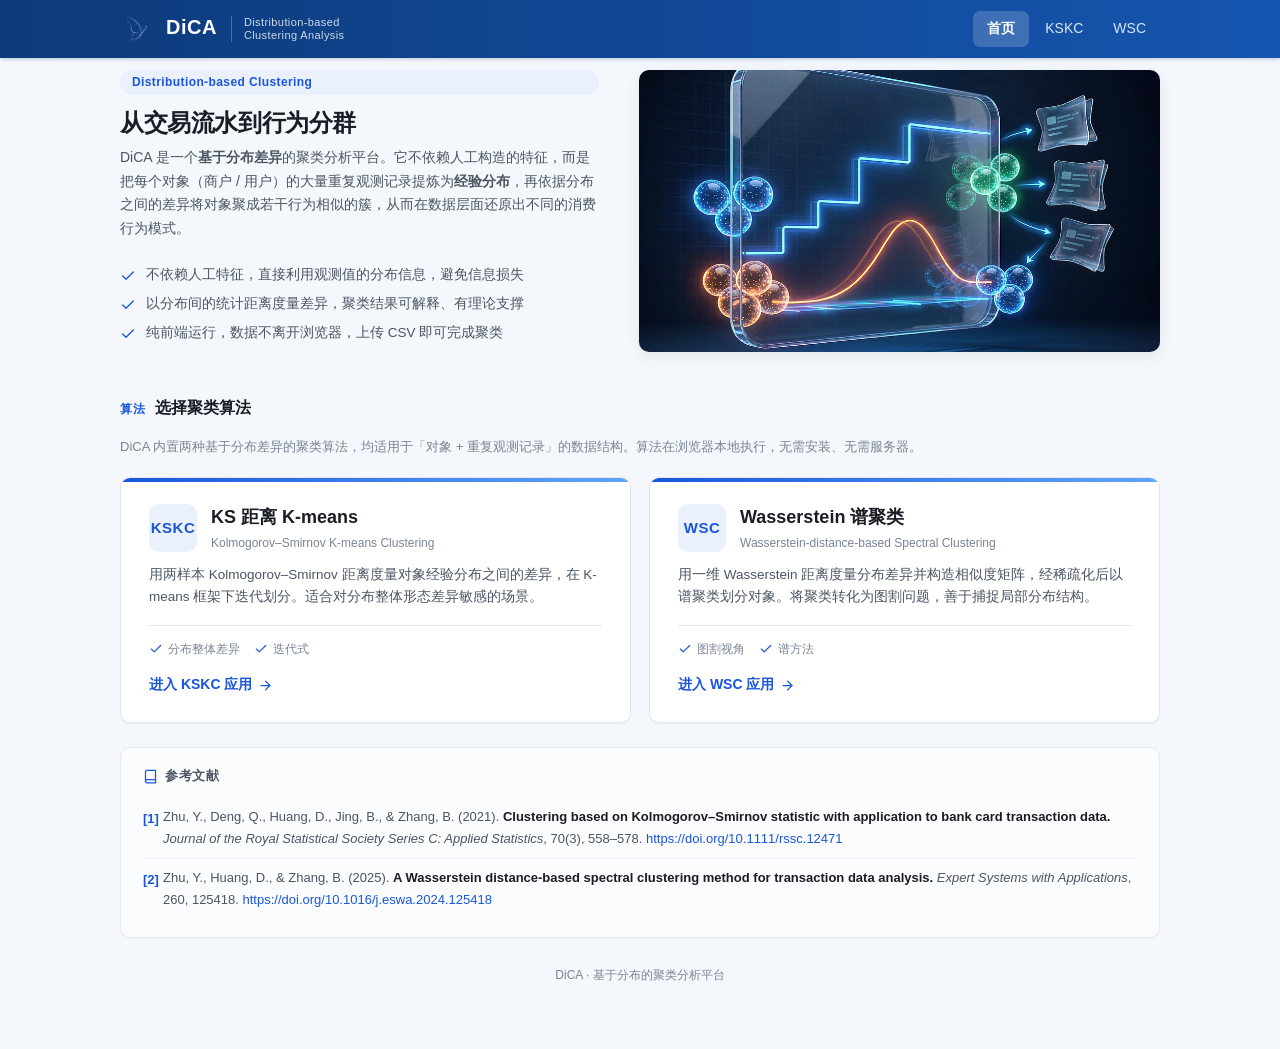
==== index.html @ bf728b1a "Deploy frontend to GitHub Pages" ====
<!DOCTYPE html>
<html lang="zh-CN">
<head>
  <meta charset="UTF-8" />
  <meta name="viewport" content="width=device-width, initial-scale=1.0" />
  <title>DiCA · 基于分布的聚类分析平台</title>
  <link rel="stylesheet" href="css/style.css" />
</head>
<body>
  <nav class="topbar">
    <div class="topbar-inner">
      <a class="brand" href="index.html">
        <span class="brand-logo">
          <img src="img/logo-butterfly.png" alt="DiCA" />
        </span>
        <span><span class="brand-name">DiCA</span></span>
        <span class="brand-sub">Distribution-based<br>Clustering Analysis</span>
      </a>
      <div class="nav-links">
        <a href="index.html" class="active">首页</a>
        <a href="kskc.html">KSKC</a>
        <a href="wsc.html">WSC</a>
      </div>
    </div>
  </nav>

  <div class="hero">
    <div class="hero-copy">
      <span class="tag">Distribution-based Clustering</span>
      <h1>从交易流水到行为分群</h1>
      <p>DiCA 是一个<b>基于分布差异</b>的聚类分析平台。它不依赖人工构造的特征，而是把每个对象（商户 / 用户）的大量重复观测记录提炼为<b>经验分布</b>，再依据分布之间的差异将对象聚成若干行为相似的簇，从而在数据层面还原出不同的消费行为模式。</p>
      <ul class="hero-points">
        <li>
          <svg width="16" height="16" viewBox="0 0 24 24" fill="none" stroke="currentColor" stroke-width="2" stroke-linecap="round" stroke-linejoin="round"><path d="M20 6L9 17l-5-5"/></svg>
          <span>不依赖人工特征，直接利用观测值的分布信息，避免信息损失</span>
        </li>
        <li>
          <svg width="16" height="16" viewBox="0 0 24 24" fill="none" stroke="currentColor" stroke-width="2" stroke-linecap="round" stroke-linejoin="round"><path d="M20 6L9 17l-5-5"/></svg>
          <span>以分布间的统计距离度量差异，聚类结果可解释、有理论支撑</span>
        </li>
        <li>
          <svg width="16" height="16" viewBox="0 0 24 24" fill="none" stroke="currentColor" stroke-width="2" stroke-linecap="round" stroke-linejoin="round"><path d="M20 6L9 17l-5-5"/></svg>
          <span>纯前端运行，数据不离开浏览器，上传 CSV 即可完成聚类</span>
        </li>
      </ul>
    </div>
    <div class="hero-art">
      <img src="img/concept-3d.png" alt="从交易流水到经验分布再到行为分群" />
    </div>
  </div>

  <div class="wrap" style="padding-top:24px;">
    <div class="card-head" style="margin-bottom:16px;">
      <span class="step">算法</span>
      <h2>选择聚类算法</h2>
    </div>
    <p class="hint">DiCA 内置两种基于分布差异的聚类算法，均适用于「对象 + 重复观测记录」的数据结构。算法在浏览器本地执行，无需安装、无需服务器。</p>

    <div class="algo-cards" style="margin:0; padding:0;">
      <a class="algo-card" href="kskc.html">
        <div class="algo-head">
          <div class="algo-badge">KSKC</div>
          <div>
            <h3>KS 距离 K-means</h3>
            <div class="algo-en">Kolmogorov–Smirnov K-means Clustering</div>
          </div>
        </div>
        <p>用两样本 Kolmogorov–Smirnov 距离度量对象经验分布之间的差异，在 K-means 框架下迭代划分。适合对分布整体形态差异敏感的场景。</p>
        <div class="algo-meta">
          <span>
            <svg width="14" height="14" viewBox="0 0 24 24" fill="none" stroke="currentColor" stroke-width="2" stroke-linecap="round" stroke-linejoin="round"><path d="M20 6L9 17l-5-5"/></svg>
            分布整体差异
          </span>
          <span>
            <svg width="14" height="14" viewBox="0 0 24 24" fill="none" stroke="currentColor" stroke-width="2" stroke-linecap="round" stroke-linejoin="round"><path d="M20 6L9 17l-5-5"/></svg>
            迭代式
          </span>
        </div>
        <span class="algo-cta">
          进入 KSKC 应用
          <svg width="15" height="15" viewBox="0 0 24 24" fill="none" stroke="currentColor" stroke-width="2" stroke-linecap="round" stroke-linejoin="round"><path d="M5 12h14"/><path d="M12 5l7 7-7 7"/></svg>
        </span>
      </a>

      <a class="algo-card" href="wsc.html">
        <div class="algo-head">
          <div class="algo-badge">WSC</div>
          <div>
            <h3>Wasserstein 谱聚类</h3>
            <div class="algo-en">Wasserstein-distance-based Spectral Clustering</div>
          </div>
        </div>
        <p>用一维 Wasserstein 距离度量分布差异并构造相似度矩阵，经稀疏化后以谱聚类划分对象。将聚类转化为图割问题，善于捕捉局部分布结构。</p>
        <div class="algo-meta">
          <span>
            <svg width="14" height="14" viewBox="0 0 24 24" fill="none" stroke="currentColor" stroke-width="2" stroke-linecap="round" stroke-linejoin="round"><path d="M20 6L9 17l-5-5"/></svg>
            图割视角
          </span>
          <span>
            <svg width="14" height="14" viewBox="0 0 24 24" fill="none" stroke="currentColor" stroke-width="2" stroke-linecap="round" stroke-linejoin="round"><path d="M20 6L9 17l-5-5"/></svg>
            谱方法
          </span>
        </div>
        <span class="algo-cta">
          进入 WSC 应用
          <svg width="15" height="15" viewBox="0 0 24 24" fill="none" stroke="currentColor" stroke-width="2" stroke-linecap="round" stroke-linejoin="round"><path d="M5 12h14"/><path d="M12 5l7 7-7 7"/></svg>
        </span>
      </a>
    </div>

    <div class="ref-card">
      <h3>
        <svg width="15" height="15" viewBox="0 0 24 24" fill="none" stroke="currentColor" stroke-width="2" stroke-linecap="round" stroke-linejoin="round"><path d="M4 19.5A2.5 2.5 0 0 1 6.5 17H20"/><path d="M6.5 2H20v20H6.5A2.5 2.5 0 0 1 4 19.5v-15A2.5 2.5 0 0 1 6.5 2z"/></svg>
        参考文献
      </h3>
      <div class="ref-item">
        <span class="ref-no">[1]</span>
        <span>Zhu, Y., Deng, Q., Huang, D., Jing, B., &amp; Zhang, B. (2021). <span class="ref-title">Clustering based on Kolmogorov–Smirnov statistic with application to bank card transaction data.</span> <span class="ref-journal">Journal of the Royal Statistical Society Series C: Applied Statistics</span>, 70(3), 558–578. <a href="https://doi.org/10.1111/rssc.12471" target="_blank" rel="noopener">https://doi.org/10.1111/rssc.12471</a></span>
      </div>
      <div class="ref-item">
        <span class="ref-no">[2]</span>
        <span>Zhu, Y., Huang, D., &amp; Zhang, B. (2025). <span class="ref-title">A Wasserstein distance-based spectral clustering method for transaction data analysis.</span> <span class="ref-journal">Expert Systems with Applications</span>, 260, 125418. <a href="https://doi.org/10.1016/j.eswa.2024.125418" target="_blank" rel="noopener">https://doi.org/10.1016/j.eswa.2024.125418</a></span>
      </div>
    </div>

    <footer>DiCA · 基于分布的聚类分析平台</footer>
  </div>
</body>
</html>
---- css/style.css ----
:root {
  --nav-bg: #0d3a7a;
  --nav-bg-2: #1556b0;
  --bg: #f4f7fb;
  --card: #ffffff;
  --border: #e2e8f0;
  --border-strong: #cbd5e1;
  --text: #1a1d24;
  --text-secondary: #4b5563;
  --muted: #7a8494;
  --primary: #1a56db;
  --primary-dark: #1546b5;
  --primary-soft: #eaf1fc;
  --danger: #c81e1e;
  --danger-soft: #fdf1f1;
  --success: #0e9f6e;
  --radius: 10px;
  --radius-sm: 6px;
  --shadow: 0 1px 2px rgba(16, 24, 40, .05);
  --font: -apple-system, BlinkMacSystemFont, "Segoe UI", "PingFang SC",
    "Microsoft YaHei", "Hiragino Sans GB", sans-serif;
  --mono: ui-monospace, "SF Mono", "JetBrains Mono", Menlo, Consolas, monospace;
}
* { box-sizing: border-box; margin: 0; padding: 0; }
html { -webkit-font-smoothing: antialiased; scroll-behavior: smooth; }
body {
  font-family: var(--font);
  background: var(--bg);
  color: var(--text);
  line-height: 1.55;
  font-size: 14px;
}

/* ===== 顶部导航横条 ===== */
.topbar {
  background: linear-gradient(90deg, var(--nav-bg), var(--nav-bg-2));
  color: #fff; position: sticky; top: 0; z-index: 100;
  box-shadow: 0 1px 4px rgba(13, 58, 122, .25);
}
.topbar-inner {
  max-width: 1080px; margin: 0 auto; padding: 0 20px;
  height: 58px; display: flex; align-items: center; justify-content: space-between;
}
.brand { display: flex; align-items: center; gap: 12px; text-decoration: none; color: #fff; }
.brand-logo {
  width: 34px; height: 34px; border-radius: 8px; flex: none;
  display: flex; align-items: center; justify-content: center;
}
.brand-logo img { width: 22px; height: auto; display: block; }
.brand-name { font-size: 20px; font-weight: 700; letter-spacing: .5px; line-height: 1; }
.brand-sub {
  font-size: 11px; opacity: .8; letter-spacing: .4px;
  margin-left: 2px; padding-left: 12px; border-left: 1px solid rgba(255,255,255,.3);
  line-height: 1.2;
}
.nav-links { display: flex; align-items: center; gap: 2px; }
.nav-links a {
  color: rgba(255,255,255,.85); text-decoration: none; font-size: 14px;
  padding: 7px 14px; border-radius: 7px; transition: all .15s; font-weight: 500;
}
.nav-links a:hover { background: rgba(255,255,255,.12); color: #fff; }
.nav-links a.active { background: rgba(255,255,255,.18); color: #fff; font-weight: 600; }

.wrap { max-width: 1080px; margin: 0 auto; padding: 16px 20px 64px; }

/* ===== Hero 区（门户页） ===== */
.hero {
  max-width: 1080px; margin: 0 auto; padding: 12px 20px 20px;
  display: flex; align-items: stretch; gap: 40px;
}
.hero-copy {
  flex: 1 1 46%; min-width: 300px;
  display: flex; flex-direction: column; justify-content: center;
}
.hero-copy h1 { font-size: 24px; font-weight: 700; letter-spacing: -.4px; line-height: 1.3; }
.hero-copy .tag {
  display: inline-block; font-size: 12px; font-weight: 600; color: var(--primary);
  background: var(--primary-soft); padding: 3px 12px; border-radius: 999px;
  letter-spacing: .4px; margin-bottom: 12px;
}
.hero-copy p { color: var(--text-secondary); font-size: 14px; margin-top: 8px; line-height: 1.7; }
.hero-points { list-style: none; margin-top: 16px; }
.hero-points li { display: flex; align-items: flex-start; gap: 10px; margin: 8px 0; font-size: 13.5px; color: var(--text-secondary); }
.hero-points li svg { flex: none; margin-top: 3px; color: var(--primary); }
.hero-art {
  flex: 1 1 50%; min-width: 320px;
  position: relative; overflow: hidden;
  border-radius: var(--radius); box-shadow: 0 4px 16px rgba(16, 24, 40, .08);
}
.hero-art img {
  position: absolute; inset: 0;
  width: 100%; height: 100%;
  object-fit: cover; object-position: center;
}



/* ===== 算法入口卡片（门户页） ===== */
.algo-cards {
  max-width: 1080px; margin: 8px auto; padding: 0 20px;
  display: grid; grid-template-columns: repeat(auto-fit, minmax(320px, 1fr));
  gap: 18px;
}
.algo-card {
  background: var(--card); border: 1px solid var(--border);
  border-radius: var(--radius); box-shadow: var(--shadow);
  padding: 26px 28px; text-decoration: none; color: var(--text);
  display: flex; flex-direction: column; transition: all .18s; position: relative;
  overflow: hidden;
}
.algo-card:hover { border-color: var(--primary); transform: translateY(-2px); box-shadow: 0 6px 20px rgba(26,86,219,.12); }
.algo-card::before {
  content: ""; position: absolute; top: 0; left: 0; right: 0; height: 4px;
  background: linear-gradient(90deg, var(--primary), #60a5fa);
}
.algo-card .algo-head { display: flex; align-items: center; gap: 14px; margin-bottom: 12px; }
.algo-badge {
  width: 48px; height: 48px; border-radius: 10px; flex: none;
  background: var(--primary-soft); color: var(--primary);
  display: flex; align-items: center; justify-content: center;
  font-weight: 700; font-size: 15px; letter-spacing: .5px;
}
.algo-card h3 { font-size: 18px; font-weight: 700; }
.algo-card .algo-en { font-size: 12px; color: var(--muted); margin-top: 2px; }
.algo-card p { color: var(--text-secondary); font-size: 13.5px; line-height: 1.65; flex: 1; }
.algo-meta { display: flex; gap: 14px; margin-top: 16px; padding-top: 14px; border-top: 1px solid var(--border); }
.algo-meta span { font-size: 12px; color: var(--muted); display: flex; align-items: center; gap: 5px; }
.algo-meta svg { color: var(--primary); }
.algo-cta {
  margin-top: 16px; display: inline-flex; align-items: center; gap: 6px;
  color: var(--primary); font-weight: 600; font-size: 14px;
}

/* ===== 卡片 ===== */
.card {
  background: var(--card); border: 1px solid var(--border);
  border-radius: var(--radius); box-shadow: var(--shadow);
  padding: 24px; margin-bottom: 20px;
}
.card-head { display: flex; align-items: baseline; gap: 10px; margin-bottom: 4px; }
.card-head .step { font-size: 12px; font-weight: 600; color: var(--primary); letter-spacing: .5px; }
.card-head h2 { font-size: 16px; font-weight: 600; }
.hint { color: var(--muted); font-size: 13px; margin-bottom: 20px; }
.hint b { color: var(--text-secondary); font-weight: 600; }

/* ===== 上传区 ===== */
.dropzone {
  border: 1.5px dashed var(--border-strong); border-radius: var(--radius);
  padding: 40px 24px; text-align: center; cursor: pointer;
  transition: all .15s; background: #fafbfd;
}
.dropzone:hover, .dropzone.dragover { border-color: var(--primary); background: var(--primary-soft); }
.dropzone .dz-icon { color: var(--muted); margin-bottom: 8px; }
.dropzone:hover .dz-icon { color: var(--primary); }
.dropzone p { font-weight: 500; font-size: 14px; color: var(--text-secondary); }
.dropzone small { color: var(--muted); }
#fileInput { display: none; }

.file-info {
  display: flex; align-items: center; gap: 10px;
  background: #f5f9f7; border: 1px solid #d7e8df;
  border-radius: var(--radius-sm); padding: 10px 14px;
  margin-top: 14px; font-size: 13px; color: var(--text-secondary);
}
.file-info .ok { color: var(--success); display: flex; flex: none; }

/* ===== 表单 ===== */
.grid { display: grid; grid-template-columns: repeat(auto-fit, minmax(200px, 1fr)); gap: 18px; }
.field label { display: block; font-size: 12px; font-weight: 600; margin-bottom: 6px; color: var(--text-secondary); }
.field select, .field input[type=number], .field input[type=text] {
  width: 100%; padding: 9px 12px; border: 1px solid var(--border-strong);
  border-radius: var(--radius-sm); font-size: 14px; background: #fff; color: var(--text);
  font-family: var(--font); transition: border-color .15s, box-shadow .15s;
}
.field select:focus, .field input:focus {
  outline: none; border-color: var(--primary);
  box-shadow: 0 0 0 3px rgba(26, 86, 219, .12);
}
.field select:disabled { background: #f1f3f6; color: var(--muted); cursor: not-allowed; }
.field .desc { font-size: 11px; color: var(--muted); margin-top: 5px; }
.row { display: flex; gap: 12px; align-items: center; flex-wrap: wrap; }

details.advanced { margin-top: 20px; border-top: 1px solid var(--border); padding-top: 16px; }
details.advanced summary {
  cursor: pointer; font-size: 13px; font-weight: 600; color: var(--text-secondary);
  list-style: none; display: flex; align-items: center; gap: 6px; user-select: none;
}
details.advanced summary::-webkit-details-marker { display: none; }
details.advanced summary::before {
  content: ""; width: 0; height: 0; border-left: 5px solid var(--muted);
  border-top: 4px solid transparent; border-bottom: 4px solid transparent;
  transition: transform .15s; flex: none;
}
details.advanced[open] summary::before { transform: rotate(90deg); }

/* ===== 按钮 ===== */
.btn {
  display: inline-flex; align-items: center; gap: 7px;
  padding: 10px 18px; border-radius: var(--radius-sm); border: none; cursor: pointer;
  font-size: 14px; font-weight: 500; font-family: var(--font);
  transition: all .15s; color: #fff; background: var(--primary);
}
.btn:hover { background: var(--primary-dark); }
.btn:disabled { background: #b9c2cf; cursor: not-allowed; }
.btn svg { flex: none; }
.btn.secondary { background: #fff; color: var(--text-secondary); border: 1px solid var(--border-strong); }
.btn.secondary:hover { background: #f4f5f7; }
.btn.ghost { background: #fff; color: var(--text-secondary); border: 1px solid var(--border-strong); font-size: 13px; padding: 8px 14px; }
.btn.ghost:hover { background: #f4f5f7; color: var(--text); }
.spinner {
  width: 15px; height: 15px; border: 2px solid rgba(255,255,255,.35);
  border-top-color: #fff; border-radius: 50%; animation: spin .7s linear infinite;
}
@keyframes spin { to { transform: rotate(360deg); } }

/* ===== 进度 ===== */
.progress-status {
  display: none; padding: 16px; margin-top: 18px;
  background: #fbfcfd; border: 1px solid var(--border); border-radius: var(--radius);
}
.progress-status .head { display: flex; align-items: center; gap: 12px; }
.progress-status .head span { font-size: 13px; color: var(--text-secondary); }
.spin-big {
  width: 20px; height: 20px; border: 2.5px solid var(--border-strong);
  border-top-color: var(--primary); border-radius: 50%;
  animation: spin .8s linear infinite; flex: none;
}
.log-console {
  margin-top: 12px; background: #151922; color: #9aa3b2;
  border-radius: var(--radius-sm); padding: 12px 14px;
  font-family: var(--mono); font-size: 12px; line-height: 1.6;
  max-height: 220px; overflow-y: auto;
  white-space: pre-wrap; word-break: break-all; display: none;
}
.error-box {
  display: none; background: var(--danger-soft); border: 1px solid #f0caca; color: var(--danger);
  border-radius: var(--radius-sm); padding: 12px 14px; margin-top: 14px; font-size: 13px;
  white-space: pre-wrap; word-break: break-all; max-height: 240px; overflow: auto;
  font-family: var(--mono); font-size: 12px;
}

/* ===== 结果区 ===== */
#resultSection { display: none; }
.result-top { display: flex; align-items: center; justify-content: space-between; flex-wrap: wrap; gap: 12px; margin-bottom: 4px; }
.result-top .card-head { margin-bottom: 0; }
.result-summary { color: var(--muted); font-size: 13px; margin: 8px 0 20px; }

.stat-cards { display: grid; grid-template-columns: repeat(auto-fit, minmax(160px, 1fr)); gap: 12px; margin-bottom: 24px; }
.stat-card { border: 1px solid var(--border); border-radius: var(--radius); padding: 14px 16px; background: #fff; }
.stat-head { display: flex; align-items: center; gap: 7px; font-size: 12px; color: var(--text-secondary); font-weight: 500; }
.stat-head .dot { width: 8px; height: 8px; border-radius: 2px; flex: none; }
.stat-num { font-size: 26px; font-weight: 600; margin-top: 8px; font-variant-numeric: tabular-nums; letter-spacing: -.5px; }
.stat-lbl { font-size: 12px; color: var(--muted); margin-top: 1px; }
.stat-meta { font-size: 12px; color: var(--text-secondary); margin-top: 8px; padding-top: 8px; border-top: 1px solid var(--border); font-variant-numeric: tabular-nums; }
#ecdfChart { width: 100%; height: 440px; }

.section-tabs { display: flex; gap: 4px; margin-bottom: 16px; border-bottom: 1px solid var(--border); }
.tab {
  padding: 8px 4px; margin-right: 20px; cursor: pointer;
  font-size: 14px; font-weight: 500; color: var(--muted);
  border-bottom: 2px solid transparent; margin-bottom: -1px;
  transition: color .15s, border-color .15s;
}
.tab:hover { color: var(--text-secondary); }
.tab.active { color: var(--primary); border-bottom-color: var(--primary); font-weight: 600; }
.panel { display: none; }
.panel.active { display: block; }

.chart-type-switch { display: inline-flex; gap: 2px; margin-bottom: 12px; background: #eef2f8; border-radius: var(--radius-sm); padding: 3px; }
.ct-btn {
  padding: 5px 14px; border-radius: 5px; cursor: pointer;
  font-size: 13px; font-weight: 500; color: var(--text-secondary);
  transition: all .15s; white-space: nowrap;
}
.ct-btn:hover { color: var(--text); }
.ct-btn.active { background: #fff; color: var(--text); font-weight: 600; box-shadow: 0 1px 2px rgba(16,24,40,.08); }

.table-wrap { max-height: 360px; overflow: auto; border: 1px solid var(--border); border-radius: var(--radius-sm); }
table { width: 100%; border-collapse: collapse; font-size: 13px; }
thead th {
  position: sticky; top: 0; background: #f7f8fa; text-align: left;
  padding: 10px 16px; font-weight: 600; color: var(--text-secondary);
  border-bottom: 1px solid var(--border); font-size: 12px;
}
tbody td { padding: 8px 16px; border-bottom: 1px solid #f0f1f4; font-variant-numeric: tabular-nums; }
tbody tr:hover { background: #fafbfc; }
.cluster-tag { display: inline-flex; align-items: center; gap: 7px; font-size: 13px; }
.cluster-tag .dot { width: 8px; height: 8px; border-radius: 2px; flex: none; }

footer { text-align: center; color: var(--muted); font-size: 12px; margin-top: 28px; }
footer .sep { margin: 0 8px; color: var(--border-strong); }

/* ===== 参考文献 ===== */
.ref-card {
  background: #fbfcfe; border: 1px solid var(--border);
  border-radius: var(--radius); padding: 18px 22px; margin-top: 24px;
}
.ref-card h3 {
  font-size: 13px; font-weight: 700; color: var(--text-secondary);
  letter-spacing: .5px; margin-bottom: 12px;
  display: flex; align-items: center; gap: 7px;
}
.ref-card h3 svg { color: var(--primary); }
.ref-item {
  font-size: 13px; color: var(--text-secondary); line-height: 1.7;
  padding: 8px 0 8px 20px; position: relative;
}
.ref-item:not(:last-child) { border-bottom: 1px solid #eef1f5; }
.ref-item .ref-no {
  position: absolute; left: 0; top: 10px;
  font-weight: 600; color: var(--primary); font-variant-numeric: tabular-nums;
}
.ref-item .ref-title { font-weight: 600; color: var(--text); }
.ref-item a { color: var(--primary); text-decoration: none; }
.ref-item a:hover { text-decoration: underline; }
.ref-item .ref-journal { font-style: italic; }
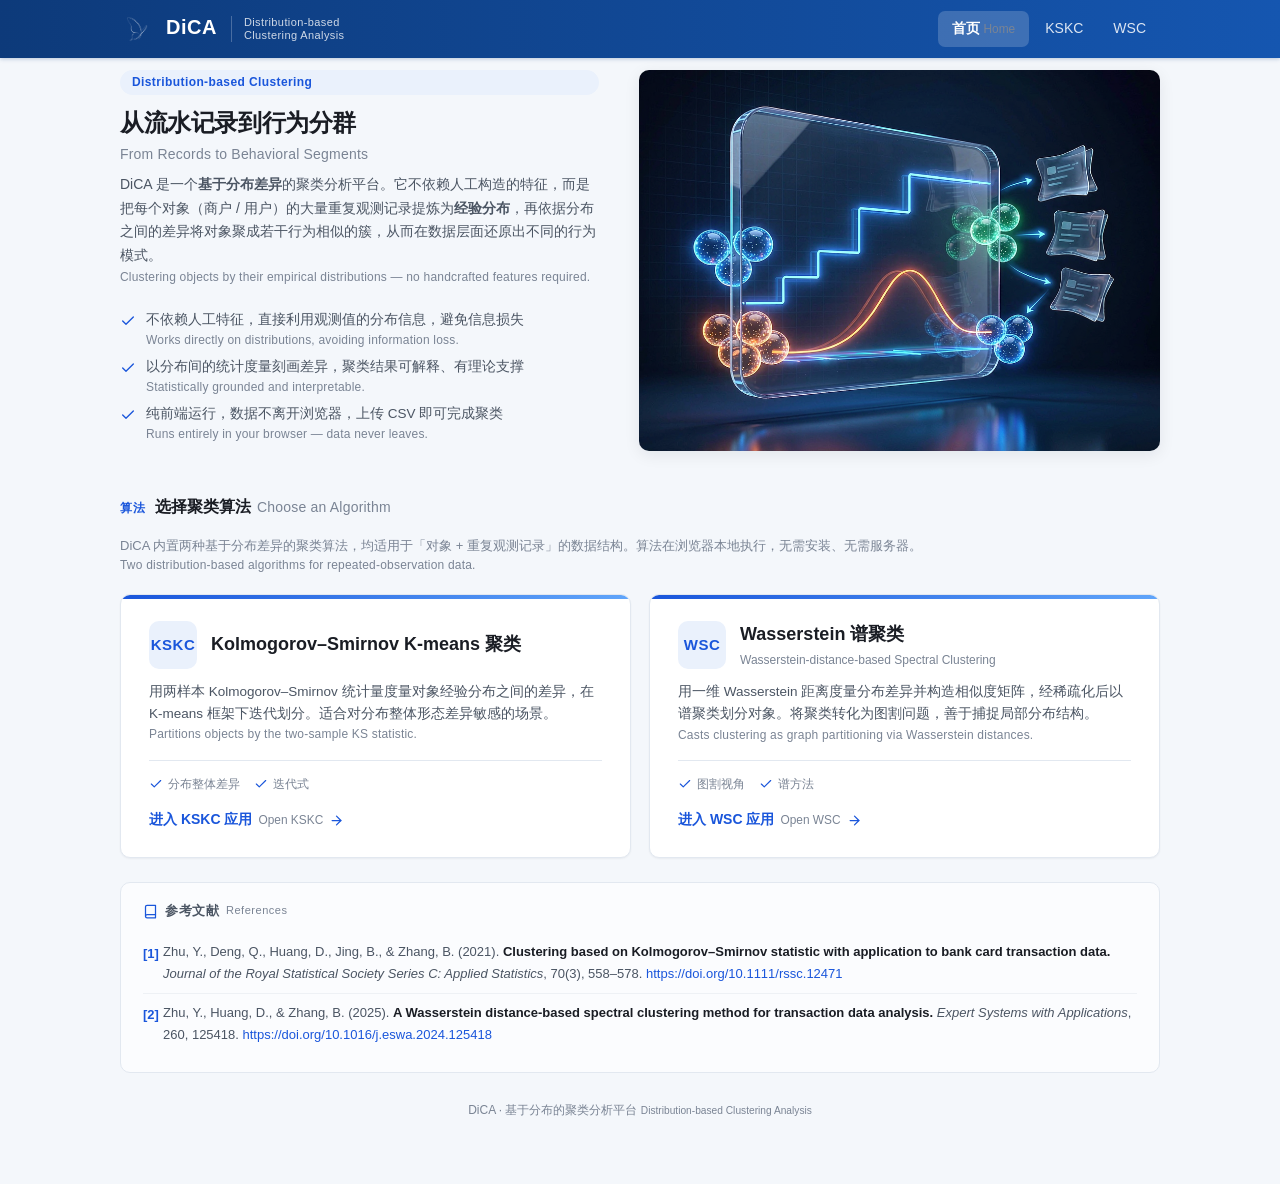
==== commit 01ac3296: "Update frontend (terminology + bilingual UI)" ====
--- a/index.html
+++ b/index.html
@@ -3,7 +3,7 @@
 <head>
   <meta charset="UTF-8" />
   <meta name="viewport" content="width=device-width, initial-scale=1.0" />
-  <title>DiCA · 基于分布的聚类分析平台</title>
+  <title>DiCA · 基于分布的聚类分析平台 | Distribution-based Clustering Analysis</title>
   <link rel="stylesheet" href="css/style.css" />
 </head>
 <body>
@@ -17,7 +17,7 @@
         <span class="brand-sub">Distribution-based<br>Clustering Analysis</span>
       </a>
       <div class="nav-links">
-        <a href="index.html" class="active">首页</a>
+        <a href="index.html" class="active">首页 <span class="en-inline">Home</span></a>
         <a href="kskc.html">KSKC</a>
         <a href="wsc.html">WSC</a>
       </div>
@@ -27,45 +27,44 @@
   <div class="hero">
     <div class="hero-copy">
       <span class="tag">Distribution-based Clustering</span>
-      <h1>从交易流水到行为分群</h1>
-      <p>DiCA 是一个<b>基于分布差异</b>的聚类分析平台。它不依赖人工构造的特征，而是把每个对象（商户 / 用户）的大量重复观测记录提炼为<b>经验分布</b>，再依据分布之间的差异将对象聚成若干行为相似的簇，从而在数据层面还原出不同的消费行为模式。</p>
+      <h1>从流水记录到行为分群<span class="en">From Records to Behavioral Segments</span></h1>
+      <p>DiCA 是一个<b>基于分布差异</b>的聚类分析平台。它不依赖人工构造的特征，而是把每个对象（商户 / 用户）的大量重复观测记录提炼为<b>经验分布</b>，再依据分布之间的差异将对象聚成若干行为相似的簇，从而在数据层面还原出不同的行为模式。<span class="en">Clustering objects by their empirical distributions — no handcrafted features required.</span></p>
       <ul class="hero-points">
         <li>
           <svg width="16" height="16" viewBox="0 0 24 24" fill="none" stroke="currentColor" stroke-width="2" stroke-linecap="round" stroke-linejoin="round"><path d="M20 6L9 17l-5-5"/></svg>
-          <span>不依赖人工特征，直接利用观测值的分布信息，避免信息损失</span>
+          <span>不依赖人工特征，直接利用观测值的分布信息，避免信息损失<span class="en">Works directly on distributions, avoiding information loss.</span></span>
         </li>
         <li>
           <svg width="16" height="16" viewBox="0 0 24 24" fill="none" stroke="currentColor" stroke-width="2" stroke-linecap="round" stroke-linejoin="round"><path d="M20 6L9 17l-5-5"/></svg>
-          <span>以分布间的统计距离度量差异，聚类结果可解释、有理论支撑</span>
+          <span>以分布间的统计度量刻画差异，聚类结果可解释、有理论支撑<span class="en">Statistically grounded and interpretable.</span></span>
         </li>
         <li>
           <svg width="16" height="16" viewBox="0 0 24 24" fill="none" stroke="currentColor" stroke-width="2" stroke-linecap="round" stroke-linejoin="round"><path d="M20 6L9 17l-5-5"/></svg>
-          <span>纯前端运行，数据不离开浏览器，上传 CSV 即可完成聚类</span>
+          <span>纯前端运行，数据不离开浏览器，上传 CSV 即可完成聚类<span class="en">Runs entirely in your browser — data never leaves.</span></span>
         </li>
       </ul>
     </div>
     <div class="hero-art">
-      <img src="img/concept-3d.png" alt="从交易流水到经验分布再到行为分群" />
+      <img src="img/concept-3d.png" alt="从流水记录到经验分布再到行为分群" />
     </div>
   </div>
 
   <div class="wrap" style="padding-top:24px;">
     <div class="card-head" style="margin-bottom:16px;">
       <span class="step">算法</span>
-      <h2>选择聚类算法</h2>
+      <h2>选择聚类算法<span class="en">Choose an Algorithm</span></h2>
     </div>
-    <p class="hint">DiCA 内置两种基于分布差异的聚类算法，均适用于「对象 + 重复观测记录」的数据结构。算法在浏览器本地执行，无需安装、无需服务器。</p>
+    <p class="hint">DiCA 内置两种基于分布差异的聚类算法，均适用于「对象 + 重复观测记录」的数据结构。算法在浏览器本地执行，无需安装、无需服务器。<span class="en">Two distribution-based algorithms for repeated-observation data.</span></p>
 
     <div class="algo-cards" style="margin:0; padding:0;">
       <a class="algo-card" href="kskc.html">
         <div class="algo-head">
           <div class="algo-badge">KSKC</div>
           <div>
-            <h3>KS 距离 K-means</h3>
-            <div class="algo-en">Kolmogorov–Smirnov K-means Clustering</div>
+            <h3>Kolmogorov–Smirnov K-means 聚类</h3>
           </div>
         </div>
-        <p>用两样本 Kolmogorov–Smirnov 距离度量对象经验分布之间的差异，在 K-means 框架下迭代划分。适合对分布整体形态差异敏感的场景。</p>
+        <p>用两样本 Kolmogorov–Smirnov 统计量度量对象经验分布之间的差异，在 K-means 框架下迭代划分。适合对分布整体形态差异敏感的场景。<span class="en">Partitions objects by the two-sample KS statistic.</span></p>
         <div class="algo-meta">
           <span>
             <svg width="14" height="14" viewBox="0 0 24 24" fill="none" stroke="currentColor" stroke-width="2" stroke-linecap="round" stroke-linejoin="round"><path d="M20 6L9 17l-5-5"/></svg>
@@ -77,7 +76,7 @@
           </span>
         </div>
         <span class="algo-cta">
-          进入 KSKC 应用
+          进入 KSKC 应用 <span class="en-inline">Open KSKC</span>
           <svg width="15" height="15" viewBox="0 0 24 24" fill="none" stroke="currentColor" stroke-width="2" stroke-linecap="round" stroke-linejoin="round"><path d="M5 12h14"/><path d="M12 5l7 7-7 7"/></svg>
         </span>
       </a>
@@ -90,7 +89,7 @@
             <div class="algo-en">Wasserstein-distance-based Spectral Clustering</div>
           </div>
         </div>
-        <p>用一维 Wasserstein 距离度量分布差异并构造相似度矩阵，经稀疏化后以谱聚类划分对象。将聚类转化为图割问题，善于捕捉局部分布结构。</p>
+        <p>用一维 Wasserstein 距离度量分布差异并构造相似度矩阵，经稀疏化后以谱聚类划分对象。将聚类转化为图割问题，善于捕捉局部分布结构。<span class="en">Casts clustering as graph partitioning via Wasserstein distances.</span></p>
         <div class="algo-meta">
           <span>
             <svg width="14" height="14" viewBox="0 0 24 24" fill="none" stroke="currentColor" stroke-width="2" stroke-linecap="round" stroke-linejoin="round"><path d="M20 6L9 17l-5-5"/></svg>
@@ -102,7 +101,7 @@
           </span>
         </div>
         <span class="algo-cta">
-          进入 WSC 应用
+          进入 WSC 应用 <span class="en-inline">Open WSC</span>
           <svg width="15" height="15" viewBox="0 0 24 24" fill="none" stroke="currentColor" stroke-width="2" stroke-linecap="round" stroke-linejoin="round"><path d="M5 12h14"/><path d="M12 5l7 7-7 7"/></svg>
         </span>
       </a>
@@ -111,7 +110,7 @@
     <div class="ref-card">
       <h3>
         <svg width="15" height="15" viewBox="0 0 24 24" fill="none" stroke="currentColor" stroke-width="2" stroke-linecap="round" stroke-linejoin="round"><path d="M4 19.5A2.5 2.5 0 0 1 6.5 17H20"/><path d="M6.5 2H20v20H6.5A2.5 2.5 0 0 1 4 19.5v-15A2.5 2.5 0 0 1 6.5 2z"/></svg>
-        参考文献
+        参考文献 <span class="en-inline">References</span>
       </h3>
       <div class="ref-item">
         <span class="ref-no">[1]</span>
@@ -123,7 +122,7 @@
       </div>
     </div>
 
-    <footer>DiCA · 基于分布的聚类分析平台</footer>
+    <footer>DiCA · 基于分布的聚类分析平台 <span class="en-inline">Distribution-based Clustering Analysis</span></footer>
   </div>
 </body>
 </html>
--- a/css/style.css
+++ b/css/style.css
@@ -314,3 +314,14 @@
 .ref-item a { color: var(--primary); text-decoration: none; }
 .ref-item a:hover { text-decoration: underline; }
 .ref-item .ref-journal { font-style: italic; }
+
+/* ===== 中英双语副标签 ===== */
+.en {
+  display: block; color: var(--muted); font-size: 12px; font-weight: 400;
+  letter-spacing: .2px; line-height: 1.5;
+}
+.en-inline { color: var(--muted); font-size: 0.85em; font-weight: 400; }
+label .en, .card-head .en { display: inline; margin-left: 6px; }
+.btn .en-inline { color: rgba(255,255,255,.75); }
+h1 .en, h2 .en { display: block; margin-top: 6px; font-size: 14px; }
+.stat-lbl .en, .desc .en { display: inline; }
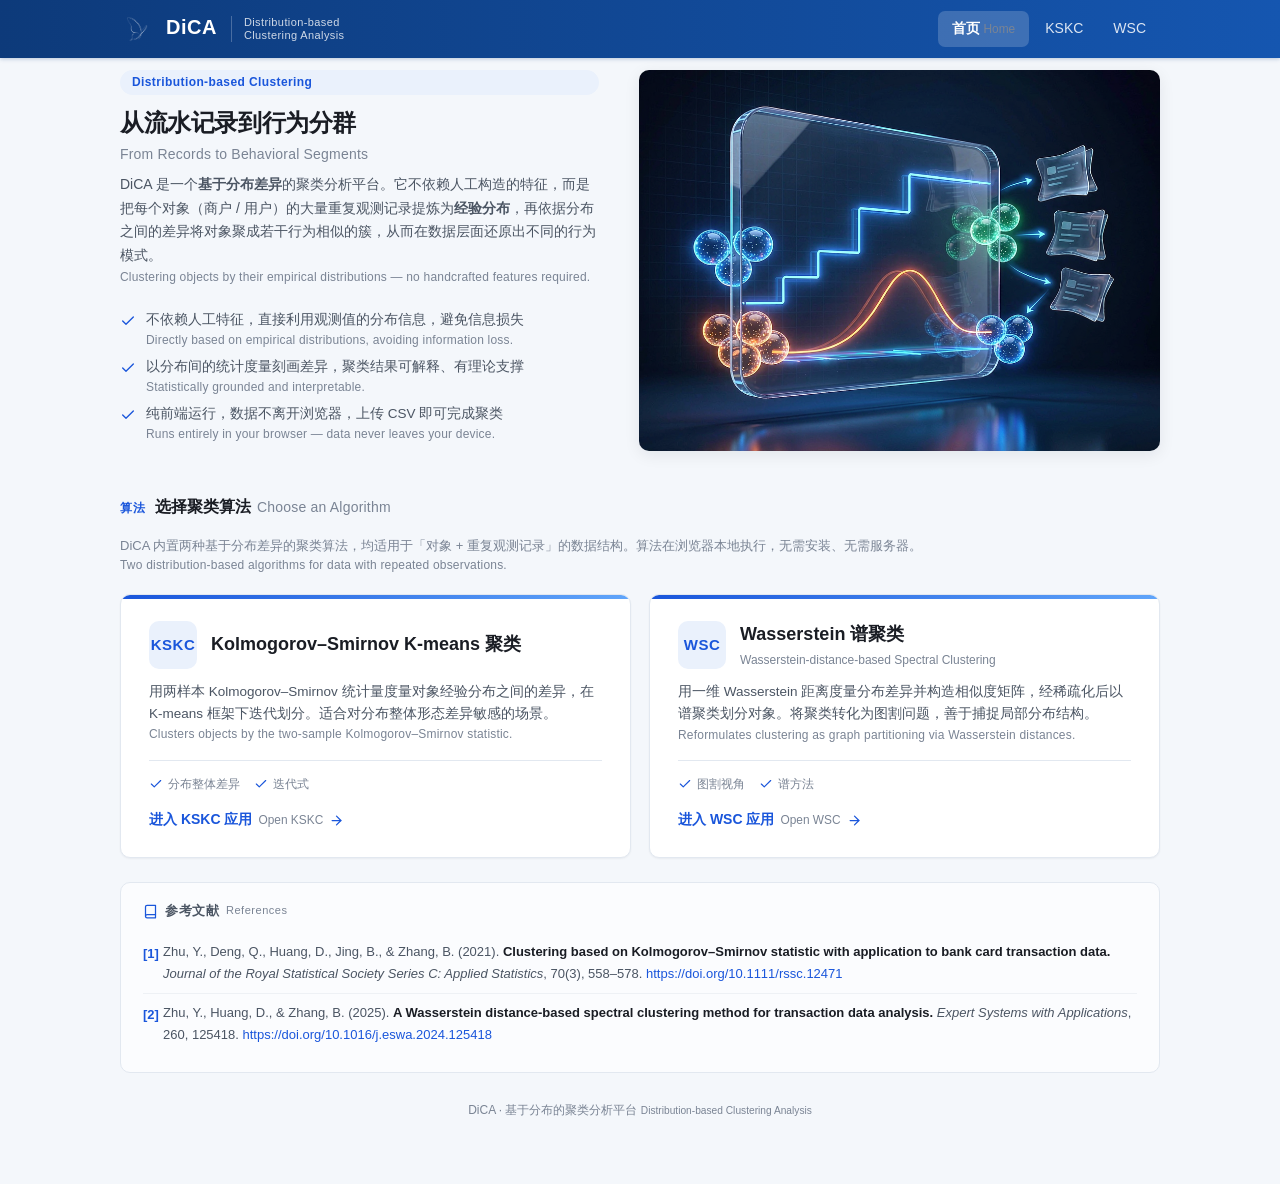
==== commit b15eaa25: "Refine English copy" ====
--- a/index.html
+++ b/index.html
@@ -32,7 +32,7 @@
       <ul class="hero-points">
         <li>
           <svg width="16" height="16" viewBox="0 0 24 24" fill="none" stroke="currentColor" stroke-width="2" stroke-linecap="round" stroke-linejoin="round"><path d="M20 6L9 17l-5-5"/></svg>
-          <span>不依赖人工特征，直接利用观测值的分布信息，避免信息损失<span class="en">Works directly on distributions, avoiding information loss.</span></span>
+          <span>不依赖人工特征，直接利用观测值的分布信息，避免信息损失<span class="en">Directly based on empirical distributions, avoiding information loss.</span></span>
         </li>
         <li>
           <svg width="16" height="16" viewBox="0 0 24 24" fill="none" stroke="currentColor" stroke-width="2" stroke-linecap="round" stroke-linejoin="round"><path d="M20 6L9 17l-5-5"/></svg>
@@ -40,7 +40,7 @@
         </li>
         <li>
           <svg width="16" height="16" viewBox="0 0 24 24" fill="none" stroke="currentColor" stroke-width="2" stroke-linecap="round" stroke-linejoin="round"><path d="M20 6L9 17l-5-5"/></svg>
-          <span>纯前端运行，数据不离开浏览器，上传 CSV 即可完成聚类<span class="en">Runs entirely in your browser — data never leaves.</span></span>
+          <span>纯前端运行，数据不离开浏览器，上传 CSV 即可完成聚类<span class="en">Runs entirely in your browser — data never leaves your device.</span></span>
         </li>
       </ul>
     </div>
@@ -54,7 +54,7 @@
       <span class="step">算法</span>
       <h2>选择聚类算法<span class="en">Choose an Algorithm</span></h2>
     </div>
-    <p class="hint">DiCA 内置两种基于分布差异的聚类算法，均适用于「对象 + 重复观测记录」的数据结构。算法在浏览器本地执行，无需安装、无需服务器。<span class="en">Two distribution-based algorithms for repeated-observation data.</span></p>
+    <p class="hint">DiCA 内置两种基于分布差异的聚类算法，均适用于「对象 + 重复观测记录」的数据结构。算法在浏览器本地执行，无需安装、无需服务器。<span class="en">Two distribution-based algorithms for data with repeated observations.</span></p>
 
     <div class="algo-cards" style="margin:0; padding:0;">
       <a class="algo-card" href="kskc.html">
@@ -64,7 +64,7 @@
             <h3>Kolmogorov–Smirnov K-means 聚类</h3>
           </div>
         </div>
-        <p>用两样本 Kolmogorov–Smirnov 统计量度量对象经验分布之间的差异，在 K-means 框架下迭代划分。适合对分布整体形态差异敏感的场景。<span class="en">Partitions objects by the two-sample KS statistic.</span></p>
+        <p>用两样本 Kolmogorov–Smirnov 统计量度量对象经验分布之间的差异，在 K-means 框架下迭代划分。适合对分布整体形态差异敏感的场景。<span class="en">Clusters objects by the two-sample Kolmogorov–Smirnov statistic.</span></p>
         <div class="algo-meta">
           <span>
             <svg width="14" height="14" viewBox="0 0 24 24" fill="none" stroke="currentColor" stroke-width="2" stroke-linecap="round" stroke-linejoin="round"><path d="M20 6L9 17l-5-5"/></svg>
@@ -89,7 +89,7 @@
             <div class="algo-en">Wasserstein-distance-based Spectral Clustering</div>
           </div>
         </div>
-        <p>用一维 Wasserstein 距离度量分布差异并构造相似度矩阵，经稀疏化后以谱聚类划分对象。将聚类转化为图割问题，善于捕捉局部分布结构。<span class="en">Casts clustering as graph partitioning via Wasserstein distances.</span></p>
+        <p>用一维 Wasserstein 距离度量分布差异并构造相似度矩阵，经稀疏化后以谱聚类划分对象。将聚类转化为图割问题，善于捕捉局部分布结构。<span class="en">Reformulates clustering as graph partitioning via Wasserstein distances.</span></p>
         <div class="algo-meta">
           <span>
             <svg width="14" height="14" viewBox="0 0 24 24" fill="none" stroke="currentColor" stroke-width="2" stroke-linecap="round" stroke-linejoin="round"><path d="M20 6L9 17l-5-5"/></svg>
